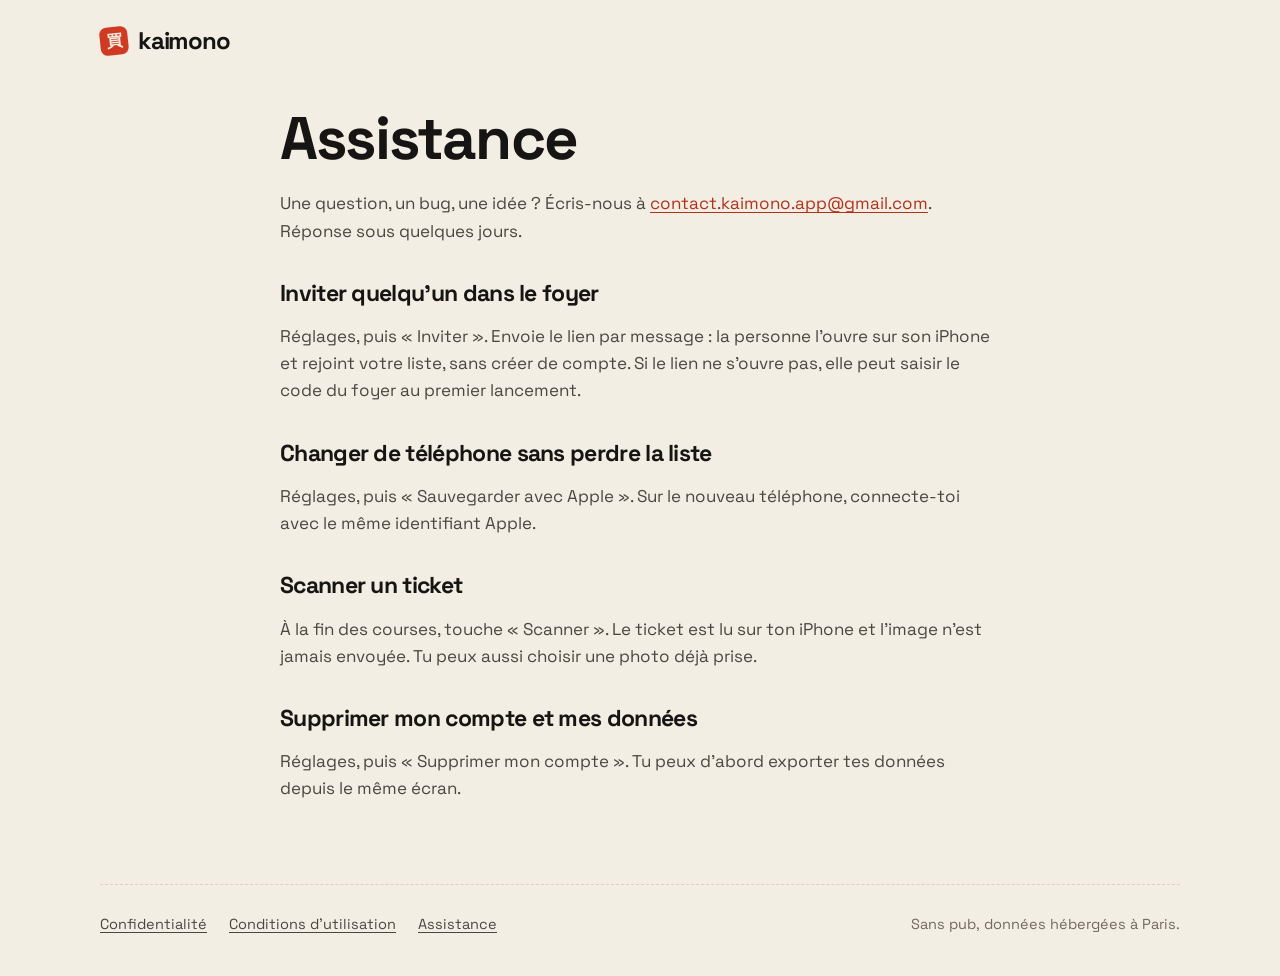
==== assistance/index.html @ 53e7f498 "Site kaimono : accueil, confidentialité, CGU, assistance, relais d'invitation Co-Authored-By: Claude" ====
<!doctype html>
<html lang="fr">
<head>
<meta charset="utf-8">
<meta name="viewport" content="width=device-width, initial-scale=1, viewport-fit=cover">
<title>Assistance kaimono</title>
<meta name="description" content="Aide et contact pour kaimono.">
<meta name="theme-color" content="#F3EEE3" media="(prefers-color-scheme: light)">
<meta name="theme-color" content="#151412" media="(prefers-color-scheme: dark)">
<link rel="icon" href="../assets/icon.png">
<link rel="apple-touch-icon" href="../assets/icon.png">
<link rel="preconnect" href="https://fonts.googleapis.com">
<link rel="preconnect" href="https://fonts.gstatic.com" crossorigin>
<link rel="stylesheet" href="https://fonts.googleapis.com/css2?family=JetBrains+Mono:wght@500;700&family=Space+Grotesk:wght@400;500;600;700&display=swap">
<link rel="stylesheet" href="../assets/style.css">
</head>
<body>
<header class="bar">
  <a class="brand" href="../"><span class="seal" aria-hidden="true">買</span>kaimono</a>
</header>
<main class="doc">

<h1>Assistance</h1>
<p>Une question, un bug, une idée ? Écris-nous à <a href="mailto:contact.kaimono.app@gmail.com">contact.kaimono.app@gmail.com</a>. Réponse sous quelques jours.</p>
<h2>Inviter quelqu’un dans le foyer</h2>
<p>Réglages, puis « Inviter ». Envoie le lien par message : la personne l’ouvre sur son iPhone et rejoint votre liste, sans créer de compte. Si le lien ne s’ouvre pas, elle peut saisir le code du foyer au premier lancement.</p>
<h2>Changer de téléphone sans perdre la liste</h2>
<p>Réglages, puis « Sauvegarder avec Apple ». Sur le nouveau téléphone, connecte-toi avec le même identifiant Apple.</p>
<h2>Scanner un ticket</h2>
<p>À la fin des courses, touche « Scanner ». Le ticket est lu sur ton iPhone et l’image n’est jamais envoyée. Tu peux aussi choisir une photo déjà prise.</p>
<h2>Supprimer mon compte et mes données</h2>
<p>Réglages, puis « Supprimer mon compte ». Tu peux d’abord exporter tes données depuis le même écran.</p>

</main>
<footer class="foot">
  <a href="../confidentialite/">Confidentialité</a>
  <a href="../cgu/">Conditions d’utilisation</a>
  <a href="../assistance/">Assistance</a>
  <span>Sans pub, données hébergées à Paris.</span>
</footer>
</body>
</html>
---- assets/style.css ----
/* Site kaimono : même papier, même encre, même vermillon que l'app. */
:root {
  --paper: #F3EEE3; --card: #FDFBF7; --ink: #161513; --soft: #4A4740; --mute: #6F6A60;
  --line: #D9D1BF; --shu: #D13A22; --shu-ink: #B3301C;
  --sans: "Space Grotesk", ui-sans-serif, system-ui, -apple-system, sans-serif;
  --mono: "JetBrains Mono", ui-monospace, Menlo, monospace;
  color-scheme: light;
}
@media (prefers-color-scheme: dark) {
  :root { --paper: #151412; --card: #1E1C19; --ink: #F1ECE2; --soft: #C9C3B7; --mute: #9B958A; --line: #3A3630; --shu-ink: #F2795C; color-scheme: dark; }
}
* { box-sizing: border-box; }
html, body { margin: 0; }
body { background: var(--paper); color: var(--ink); font: 17px/1.6 var(--sans); -webkit-font-smoothing: antialiased; padding-inline: 20px; }
a { color: var(--shu-ink); text-underline-offset: 3px; }
h1, h2, h3 { letter-spacing: -0.03em; line-height: 1.1; text-wrap: balance; }
h1 { font-size: clamp(34px, 6vw, 60px); margin: 0 0 18px; }
h2 { font-size: 23px; margin: 36px 0 8px; }
h3 { font-size: 19px; margin: 0 0 6px; }
em { font-style: normal; color: var(--shu); }
.bar { max-width: 1080px; margin: 0 auto; padding-block: 22px; }
.brand { display: inline-flex; align-items: center; gap: 10px; font-weight: 700; font-size: 24px; letter-spacing: -0.05em; color: var(--ink); text-decoration: none; }
.seal { width: 28px; height: 28px; border-radius: 7px; background: var(--shu); color: #F3EEE3; display: grid; place-items: center; font-size: 16px; font-weight: 800; transform: rotate(-6deg); font-family: "Hiragino Sans", "Noto Sans JP", sans-serif; }
main.doc { max-width: 720px; margin: 0 auto; padding-block: 24px 64px; }
main.doc p, main.doc li { color: var(--soft); }
main.wide { max-width: 1080px; margin: 0 auto; padding-block: 20px 64px; }
.hero { display: grid; grid-template-columns: minmax(0, 1fr) minmax(0, 1.1fr); gap: 40px; align-items: center; }
.lede { font-size: 21px; color: var(--soft); max-width: 34ch; margin: 0 0 26px; }
.cta { display: inline-block; background: var(--ink); color: var(--paper); text-decoration: none; font-weight: 600; padding: 15px 26px; border-radius: 999px; }
.cta.soon { background: var(--shu); color: #fff; }
.small { color: var(--mute); font-size: 14.5px; margin-top: 14px; }
.shots { display: grid; grid-template-columns: repeat(3, minmax(0, 1fr)); gap: 12px; }
.shots img { width: 100%; height: auto; border-radius: 16px; display: block; }
.features { display: grid; grid-template-columns: repeat(auto-fit, minmax(220px, 1fr)); gap: 14px; margin-top: 56px; }
.features div { background: var(--card); border-radius: 18px; padding: 20px; }
.features p { color: var(--mute); margin: 0; font-size: 15.5px; }
.table { overflow-x: auto; background: var(--card); border-radius: 14px; margin: 14px 0; }
table { border-collapse: collapse; width: 100%; font-size: 15px; }
th, td { text-align: left; padding: 10px 14px; border-top: 1px dashed var(--line); vertical-align: top; }
thead th { border-top: 0; font-family: var(--mono); font-size: 12px; text-transform: uppercase; letter-spacing: 0.06em; color: var(--mute); }
code { font-family: var(--mono); font-size: 0.9em; }
.join { text-align: center; padding-top: 40px; }
.join .code { font-family: var(--mono); font-size: 20px; color: var(--ink); }
.foot { max-width: 1080px; margin: 0 auto; padding-block: 28px 40px; border-top: 1px dashed var(--line); display: flex; flex-wrap: wrap; gap: 10px 22px; font-size: 14.5px; color: var(--mute); }
.foot a { color: var(--soft); }
.foot span { margin-left: auto; }
@media (max-width: 760px) {
  .hero { grid-template-columns: 1fr; }
  .foot span { margin-left: 0; }
}
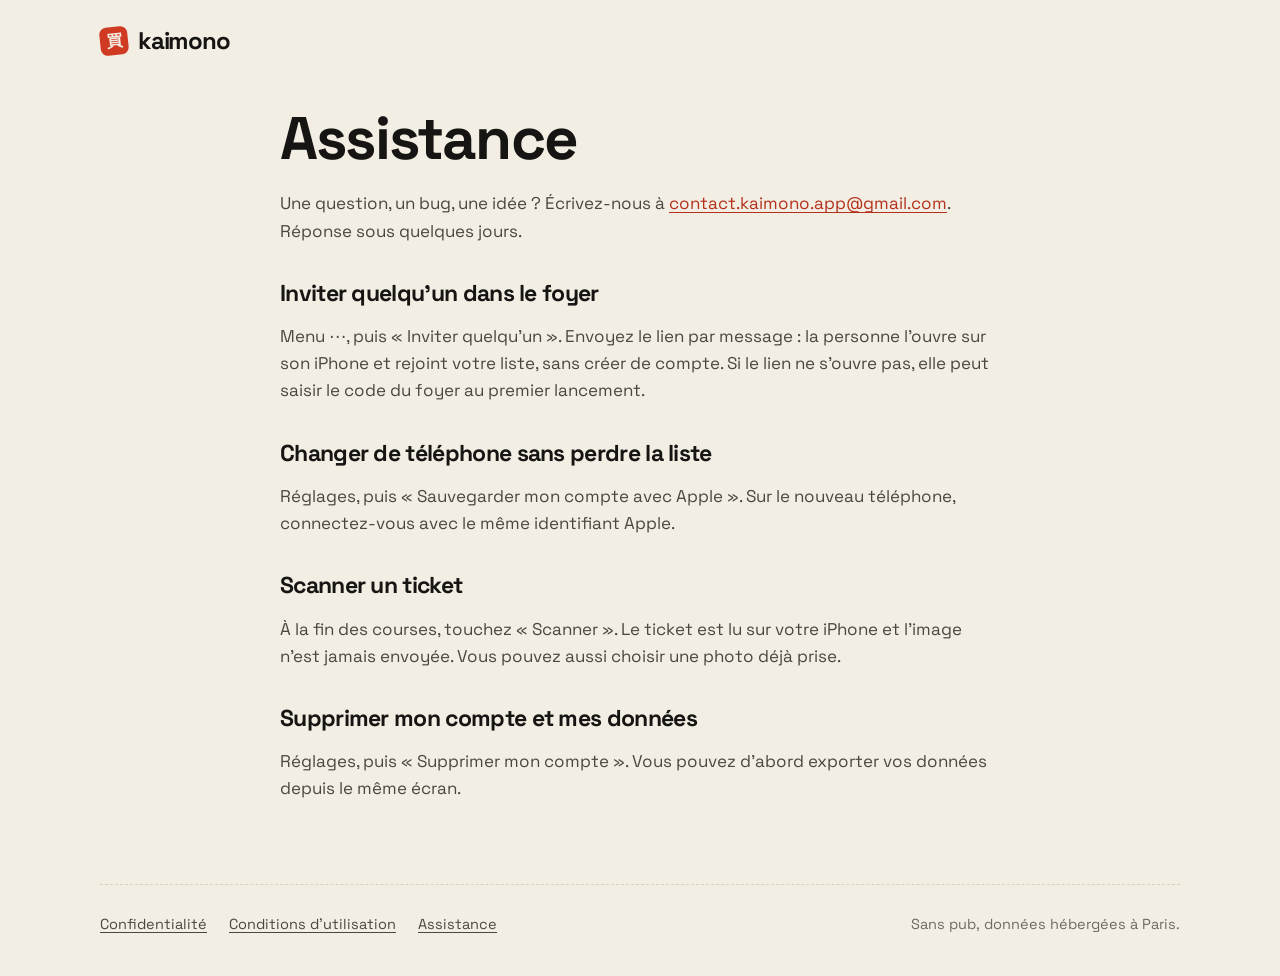
==== commit 68245d4c: "Passage au vouvoiement, accueil aligné sur la fiche App Store Co-Authored-By: Claude Opus 5.5 <norep" ====
--- a/assistance/index.html
+++ b/assistance/index.html
@@ -21,15 +21,15 @@
 <main class="doc">
 
 <h1>Assistance</h1>
-<p>Une question, un bug, une idée ? Écris-nous à <a href="mailto:contact.kaimono.app@gmail.com">contact.kaimono.app@gmail.com</a>. Réponse sous quelques jours.</p>
+<p>Une question, un bug, une idée ? Écrivez-nous à <a href="mailto:contact.kaimono.app@gmail.com">contact.kaimono.app@gmail.com</a>. Réponse sous quelques jours.</p>
 <h2>Inviter quelqu’un dans le foyer</h2>
-<p>Réglages, puis « Inviter ». Envoie le lien par message : la personne l’ouvre sur son iPhone et rejoint votre liste, sans créer de compte. Si le lien ne s’ouvre pas, elle peut saisir le code du foyer au premier lancement.</p>
+<p>Menu ⋯, puis « Inviter quelqu’un ». Envoyez le lien par message : la personne l’ouvre sur son iPhone et rejoint votre liste, sans créer de compte. Si le lien ne s’ouvre pas, elle peut saisir le code du foyer au premier lancement.</p>
 <h2>Changer de téléphone sans perdre la liste</h2>
-<p>Réglages, puis « Sauvegarder avec Apple ». Sur le nouveau téléphone, connecte-toi avec le même identifiant Apple.</p>
+<p>Réglages, puis « Sauvegarder mon compte avec Apple ». Sur le nouveau téléphone, connectez-vous avec le même identifiant Apple.</p>
 <h2>Scanner un ticket</h2>
-<p>À la fin des courses, touche « Scanner ». Le ticket est lu sur ton iPhone et l’image n’est jamais envoyée. Tu peux aussi choisir une photo déjà prise.</p>
+<p>À la fin des courses, touchez « Scanner ». Le ticket est lu sur votre iPhone et l’image n’est jamais envoyée. Vous pouvez aussi choisir une photo déjà prise.</p>
 <h2>Supprimer mon compte et mes données</h2>
-<p>Réglages, puis « Supprimer mon compte ». Tu peux d’abord exporter tes données depuis le même écran.</p>
+<p>Réglages, puis « Supprimer mon compte ». Vous pouvez d’abord exporter vos données depuis le même écran.</p>
 
 </main>
 <footer class="foot">
